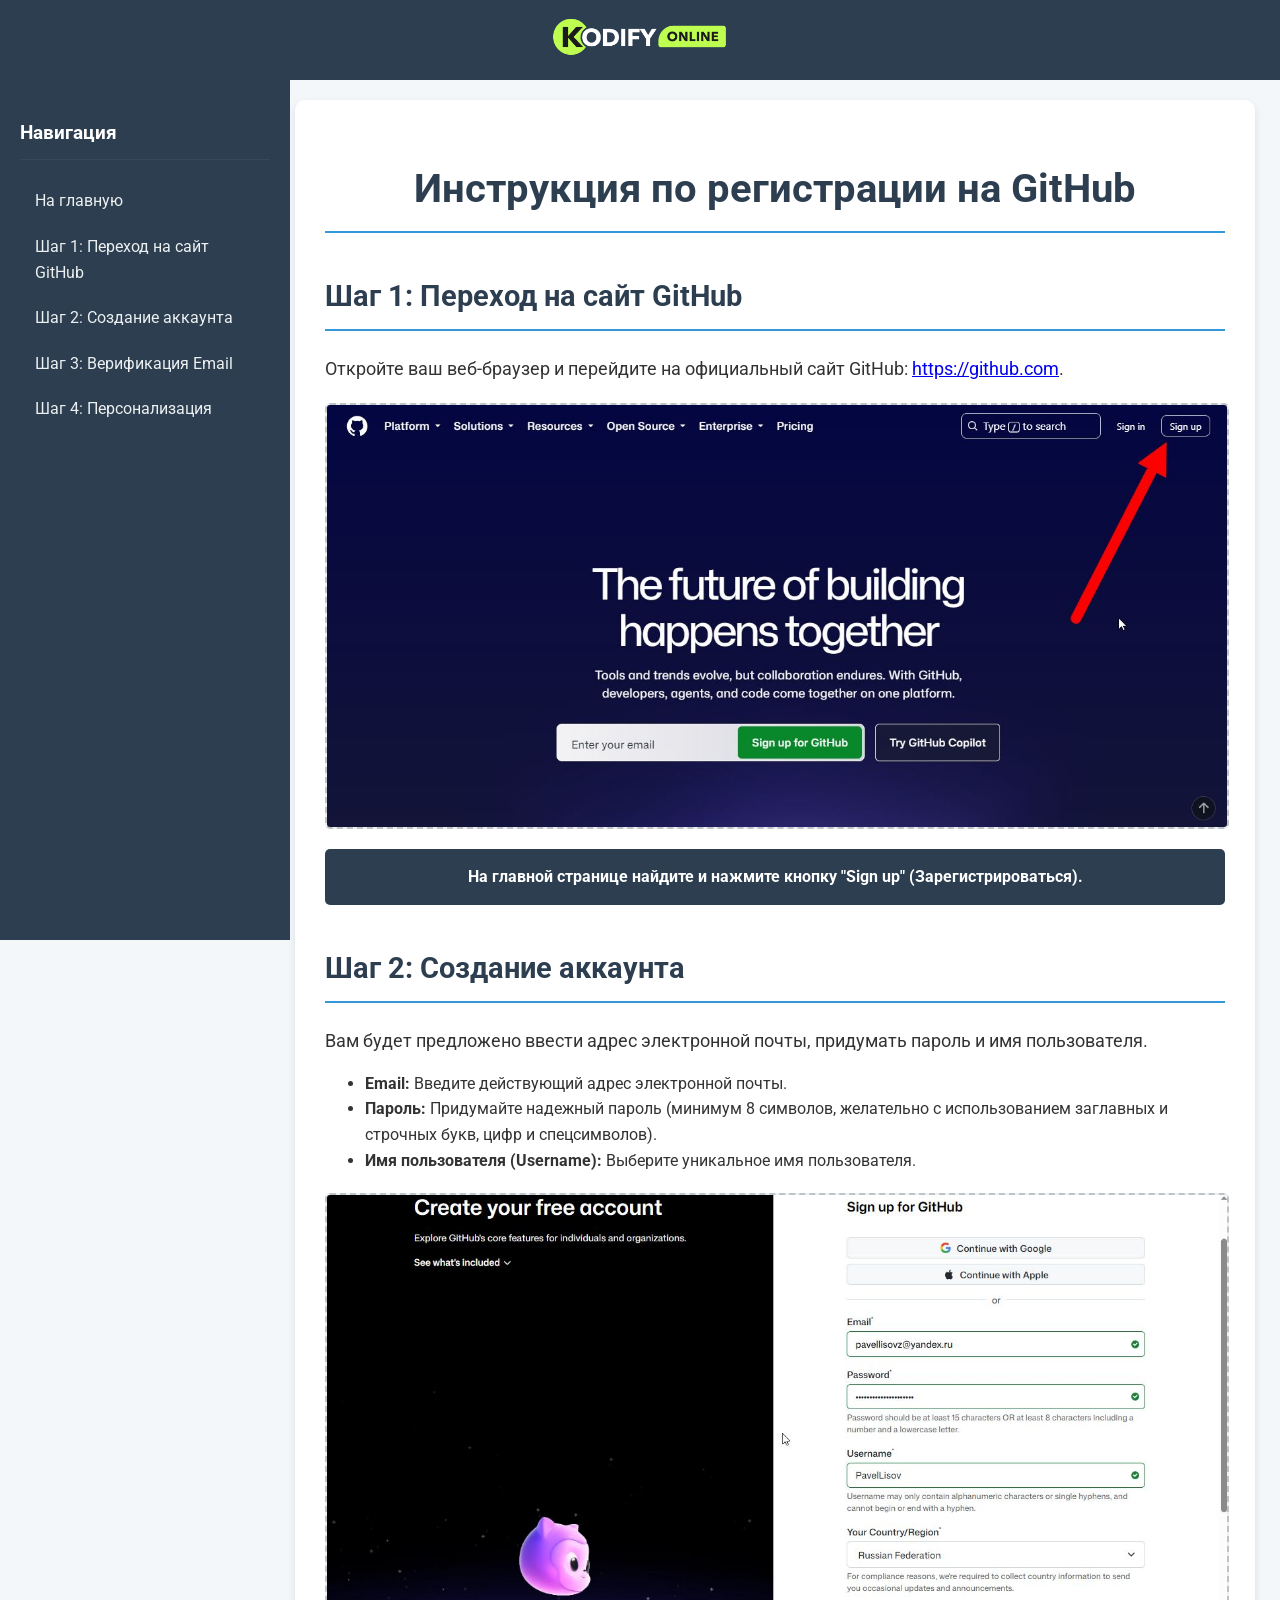
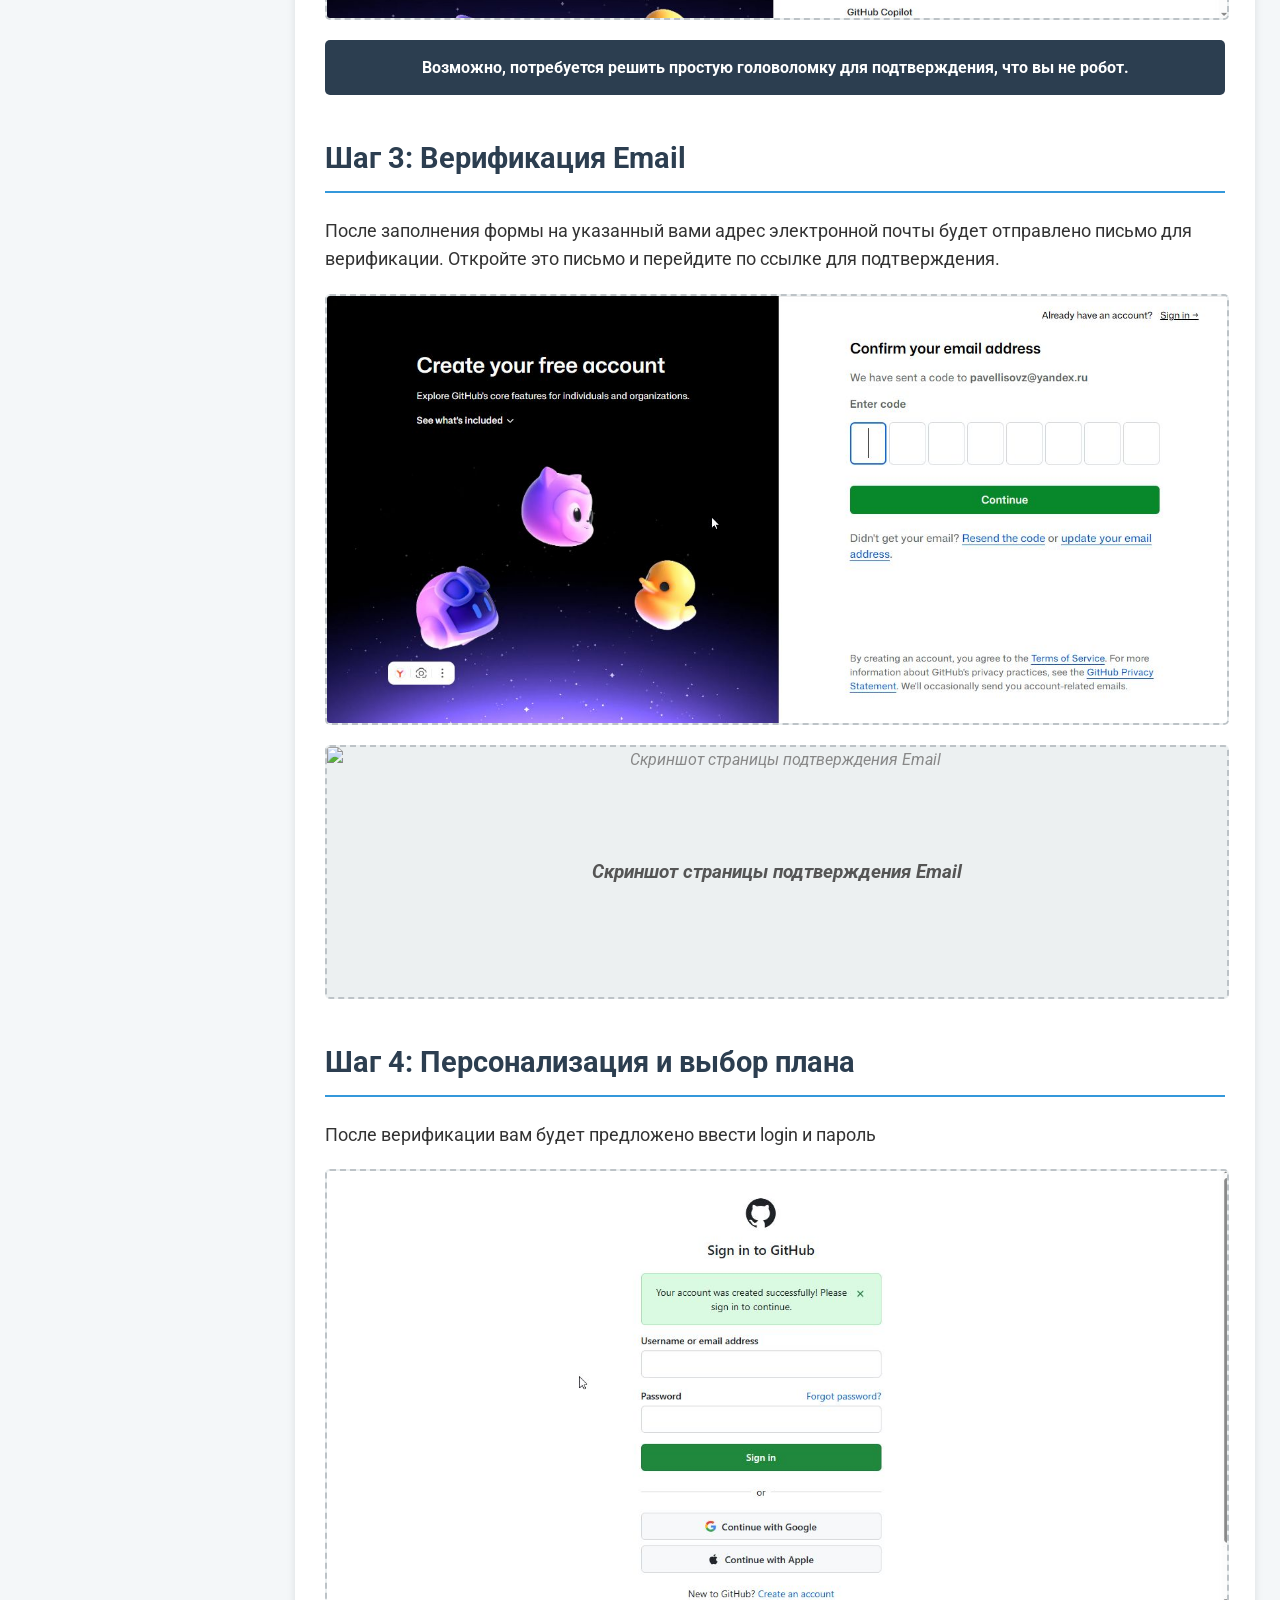
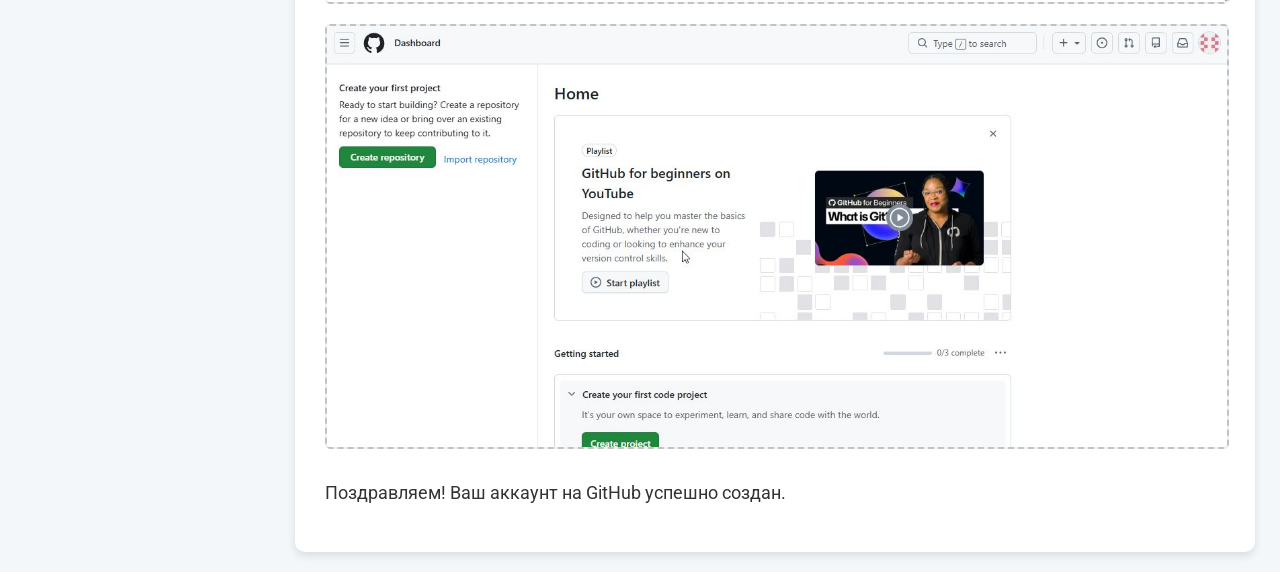
==== github_registration_guide.html @ 9ca9db91 "feat: add GitHub registration guide - Adds a new HTML page with a step-by-step guide for registering" ====
<!DOCTYPE html>
<html lang="ru">
<head>
    <meta charset="UTF-8">
    <meta name="viewport" content="width=device-width, initial-scale=1.0">
    <title>Инструкция по регистрации на GitHub</title>
    <link rel="stylesheet" href="style.css">
</head>
<body>
    <header class="main-header">
        <div class="logo-container">
            <a href="https://kodify.online" target="_blank">
                <img src="photo.png" alt="Kodify Online Logo" class="header-logo">
            </a>
        </div>
    </header>

    <div class="main-layout">
        <nav class="side-menu">
            <h3>Навигация</h3>
            <ul>
                <li><a href="index.html">На главную</a></li>
                <li><a href="#step-1">Шаг 1: Переход на сайт GitHub</a></li>
                <li><a href="#step-2">Шаг 2: Создание аккаунта</a></li>
                <li><a href="#step-3">Шаг 3: Верификация Email</a></li>
                <li><a href="#step-4">Шаг 4: Персонализация</a></li>
            </ul>
        </nav>

        <main class="content with-side-menu">
            <div class="container">
                <h1 id="top">Инструкция по регистрации на GitHub</h1>

                <section class="step">
                    <h2 id="step-1">Шаг 1: Переход на сайт GitHub</h2>
                    <p>Откройте ваш веб-браузер и перейдите на официальный сайт GitHub: <a href="https://github.com" target="_blank">https://github.com</a>.</p>
                    <img class="screenshot-img" src="скриншоты гитхаб\Скриншот 11-08-2026 133455.jpg" alt="Скриншот главной страницы GitHub с кнопкой Sign up">
                    <div class="alert info">
                        На главной странице найдите и нажмите кнопку "Sign up" (Зарегистрироваться).
                    </div>
                </section>

                <section class="step">
                    <h2 id="step-2">Шаг 2: Создание аккаунта</h2>
                    <p>Вам будет предложено ввести адрес электронной почты, придумать пароль и имя пользователя.</p>
                    <ul>
                        <li><strong>Email:</strong> Введите действующий адрес электронной почты.</li>
                        <li><strong>Пароль:</strong> Придумайте надежный пароль (минимум 8 символов, желательно с использованием заглавных и строчных букв, цифр и спецсимволов).</li>
                        <li><strong>Имя пользователя (Username):</strong> Выберите уникальное имя пользователя.</li>
                    </ul>
                    <img class="screenshot-img" src="скриншоты гитхаб\Скриншот 11-08-2026 133748.jpg" alt="Скриншот формы регистрации на GitHub">
                    <div class="alert info">
                        Возможно, потребуется решить простую головоломку для подтверждения, что вы не робот.
                    </div>
                </section>

                <section class="step">
                    <h2 id="step-3">Шаг 3: Верификация Email</h2>
                    <p>После заполнения формы на указанный вами адрес электронной почты будет отправлено письмо для верификации. Откройте это письмо и перейдите по ссылке для подтверждения.</p>
                    <img class="screenshot-img" src="скриншоты гитхаб\Скриншот 11-08-2026 142322.jpg" alt="Скриншот письма для верификации Email от GitHub">
                    <img class="screenshot-img" src="" alt="Скриншот страницы подтверждения Email">
                </section>

                <section class="step">
                    <h2 id="step-4">Шаг 4: Персонализация и выбор плана</h2>
                    <p>После верификации вам будет предложено ввести login и пароль</p>
                    <img class="screenshot-img" src="скриншоты гитхаб\Скриншот 11-08-2026 142449.jpg" alt="Скриншот вопросов для персонализации профиля GitHub">
                    
                    <img class="screenshot-img" src="скриншоты гитхаб\Скриншот 11-08-2026 143029.jpg" alt="Скриншот выбора бесплатного плана на GitHub">
                </section>

                <p class="footer">Поздравляем! Ваш аккаунт на GitHub успешно создан.</p>
            </div>
        </main>
    </div>
</body>
</html>
---- style.css ----
@import url('https://fonts.googleapis.com/css2?family=Roboto:wght@400;700&display=swap');

html {
    scroll-behavior: smooth;
}

body {
    font-family: 'Roboto', sans-serif;
    line-height: 1.6;
    margin: 0;
    padding: 0;
    background-color: #f4f7f9;
    color: #333;
    padding-top: 80px; /* Space for fixed header */
}

.main-header {
    position: fixed;
    top: 0;
    left: 0;
    right: 0;
    background-color: #2c3e50; /* Dark background for the header */
    color: #ecf0f1;
    padding: 10px 0;
    z-index: 1000;
    text-align: center;
    height: 60px;
    display: flex;
    align-items: center;
    justify-content: center;
}

.main-header .logo-container {
    margin: 0;
}

.main-header .header-logo {
    max-width: 180px; /* Slightly smaller for header */
}

.main-layout {
    display: flex;
}

.side-menu {
    width: 250px;
    background-color: #2c3e50;
    color: #ecf0f1;
    padding: 20px;
    height: calc(100vh - 80px); /* Adjust height for fixed header */
    position: fixed;
    top: 80px; /* Position below fixed header */
    left: 0;
    overflow-y: auto; /* Enable scrolling for long menus */
}

.side-menu h3 {
    color: #fff;
    border-bottom: 1px solid #34495e;
    padding-bottom: 10px;
}

.side-menu ul {
    list-style: none;
    padding: 0;
}

.side-menu li a {
    color: #ecf0f1;
    text-decoration: none;
    display: block;
    padding: 10px 15px;
    border-radius: 5px;
    transition: background-color 0.3s;
}

.side-menu li a:hover {
    background-color: #34495e;
}

.content {
    padding: 20px;
    width: 100%;
}

.content.with-side-menu {
    margin-left: 270px; /* Side menu width + padding */
}

.container {
    max-width: 900px;
    margin: 0 auto; /* Center the container */
    padding: 30px;
    background-color: #fff;
    border-radius: 10px;
    box-shadow: 0 4px 8px rgba(0,0,0,0.1);
}

h1, h2 {
    color: #2c3e50;
    border-bottom: 2px solid #3498db;
    padding-bottom: 10px;
    scroll-margin-top: 90px; /* Offset for fixed header and some spacing */
}

h1 {
    text-align: center;
    font-size: 2.5em;
}

h2 {
    font-size: 1.8em;
    margin-top: 40px;
}

p {
    font-size: 1.1em;
    margin-bottom: 15px;
}

.step {
    margin-bottom: 30px;
}

.screenshot-img {
    display: block;
    width: 100%;
    min-height: 250px;
    margin: 20px 0;
    border: 2px dashed #bdc3c7;
    background-color: #ecf0f1;
    border-radius: 5px;
    position: relative;
    text-align: center;
    font-style: italic;
    color: #888;
}

.screenshot-img::after {
    content: attr(alt);
    position: absolute;
    top: 50%;
    left: 50%;
    transform: translate(-50%, -50%);
    color: #555;
    font-size: 1.2em;
    font-weight: bold;
    width: 100%;
    padding: 0 10px;
    box-sizing: border-box;
}

.screenshot-flex-container {
    display: flex;
    gap: 20px;
    flex-wrap: wrap; /* Allow images to wrap to the next line */
    justify-content: center; /* Center images horizontally */
    align-items: flex-start; /* Align items to the start of the cross axis */
}

.screenshot-flex-container .screenshot-img {
    width: calc(50% - 10px); /* Two images side by side with gap */
    max-width: 350px; /* Limit individual image width */
    flex-grow: 1; /* Allow them to grow */
    flex-shrink: 1; /* Allow them to shrink */
    object-fit: contain; /* Ensure image content scales without cropping */
    min-height: 150px; /* Reduce min-height for compact look */
    margin: 0; /* Reset margin from general .screenshot-img rule */
}

.screenshot-flex-container .screenshot-img::after {
    font-size: 1em; /* Smaller font for alt text if images are smaller */
}

.alert {
    background-color: #e74c3c;
    color: white;
    padding: 15px;
    border-radius: 5px;
    margin-top: 10px;
    font-weight: bold;
    text-align: center;
}

.alert.info {
    background-color: #2c3e50; /* Matches main-header background */
}

code {
    background-color: #e0e0e0;
    padding: 2px 6px;
    border-radius: 4px;
    font-family: 'Courier New', Courier, monospace;
}

.important {
    background-color: #f1c40f;
    padding: 15px;
    border-radius: 5px;
    font-weight: bold;
}

.logo-container {
    text-align: center;
    margin-bottom: 20px;
}

.header-logo {
    max-width: 200px;
    height: auto;
}

.section-divider {
    border: 0;
    height: 2px;
    background-color: #3498db;
    margin: 60px 0;
}

/* Styles for the main page (index.html) */
.course-list {
    margin-top: 40px;
    display: grid;
    grid-template-columns: repeat(auto-fit, minmax(300px, 1fr));
    gap: 20px;
}

.course-card {
    background-color: #fff;
    border: 1px solid #ddd;
    border-radius: 10px;
    padding: 20px;
    text-decoration: none;
    color: inherit;
    transition: box-shadow 0.3s, transform 0.3s;
    box-shadow: 0 4px 8px rgba(0,0,0,0.05);
}

.course-card:hover {
    transform: translateY(-5px);
    box-shadow: 0 8px 16px rgba(0,0,0,0.1);
}

.course-card h2 {
    margin-top: 0;
    border-bottom: none;
    padding-bottom: 0;
}
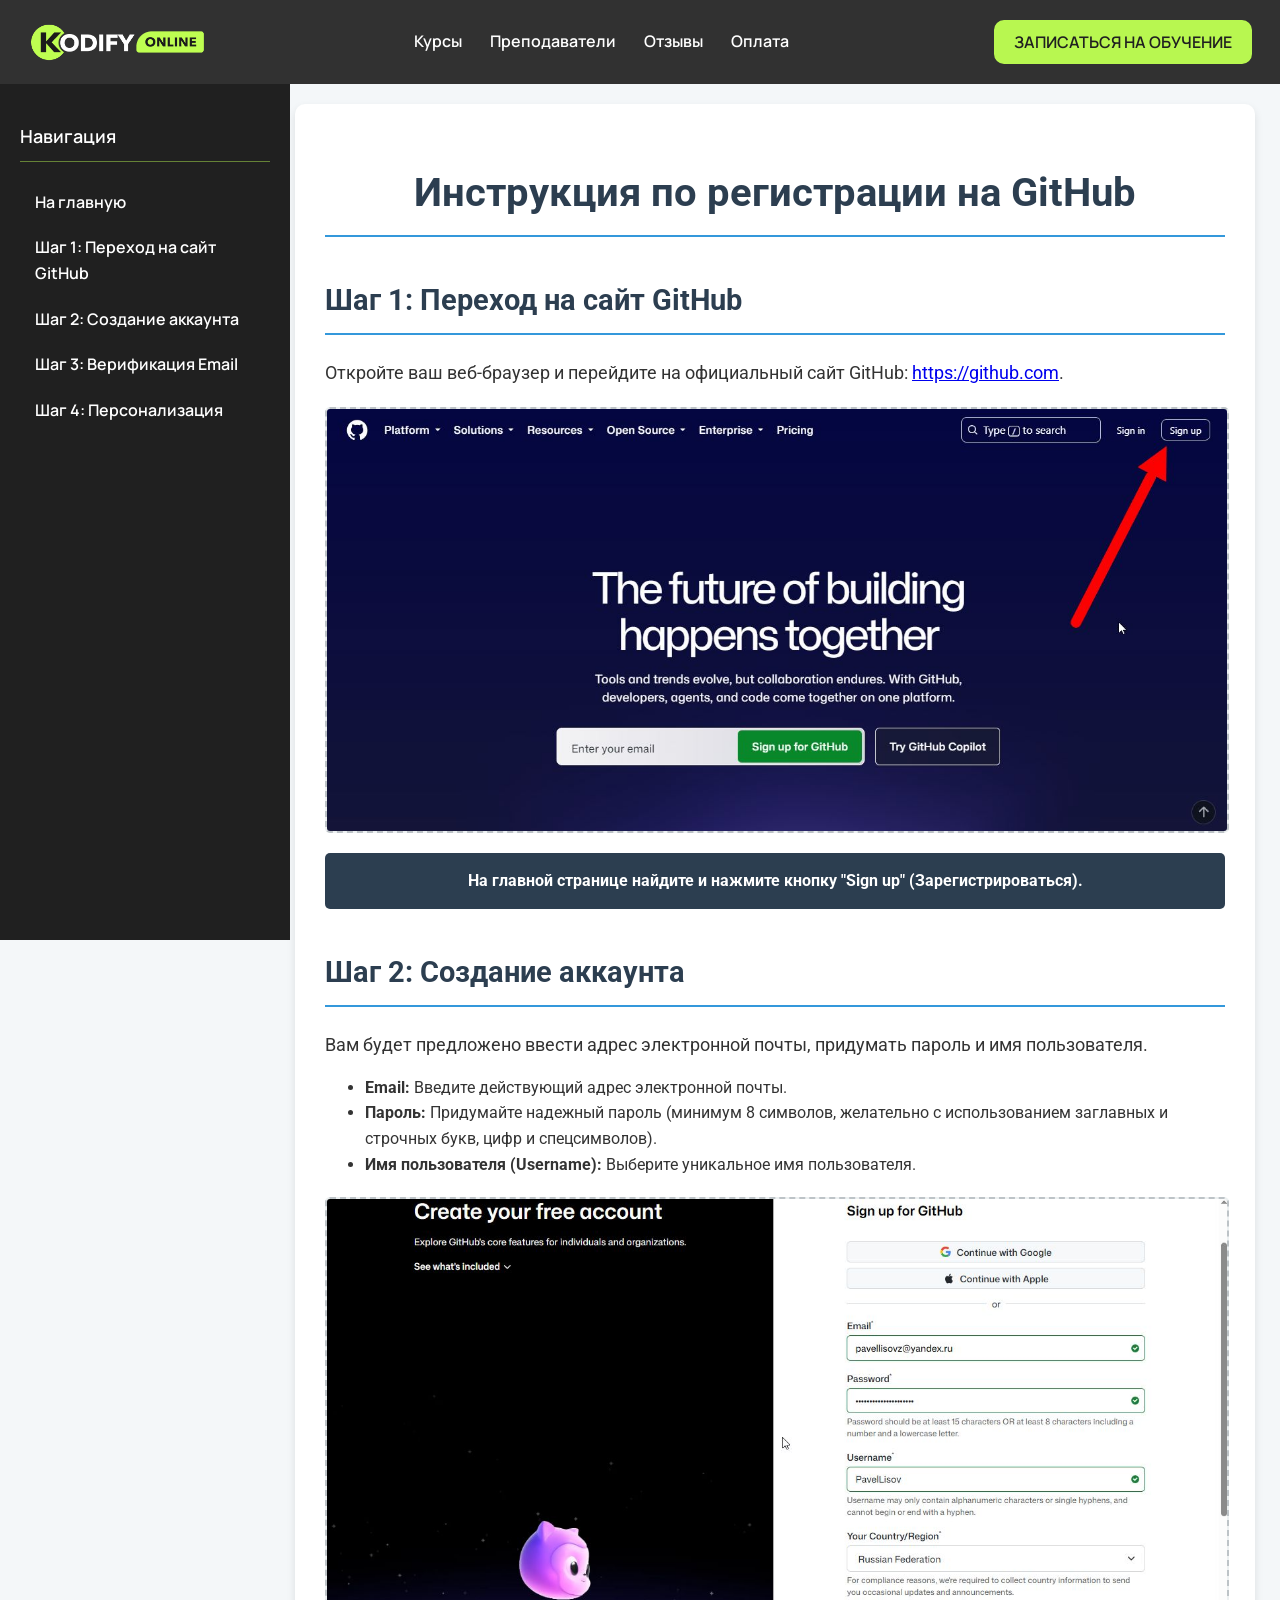
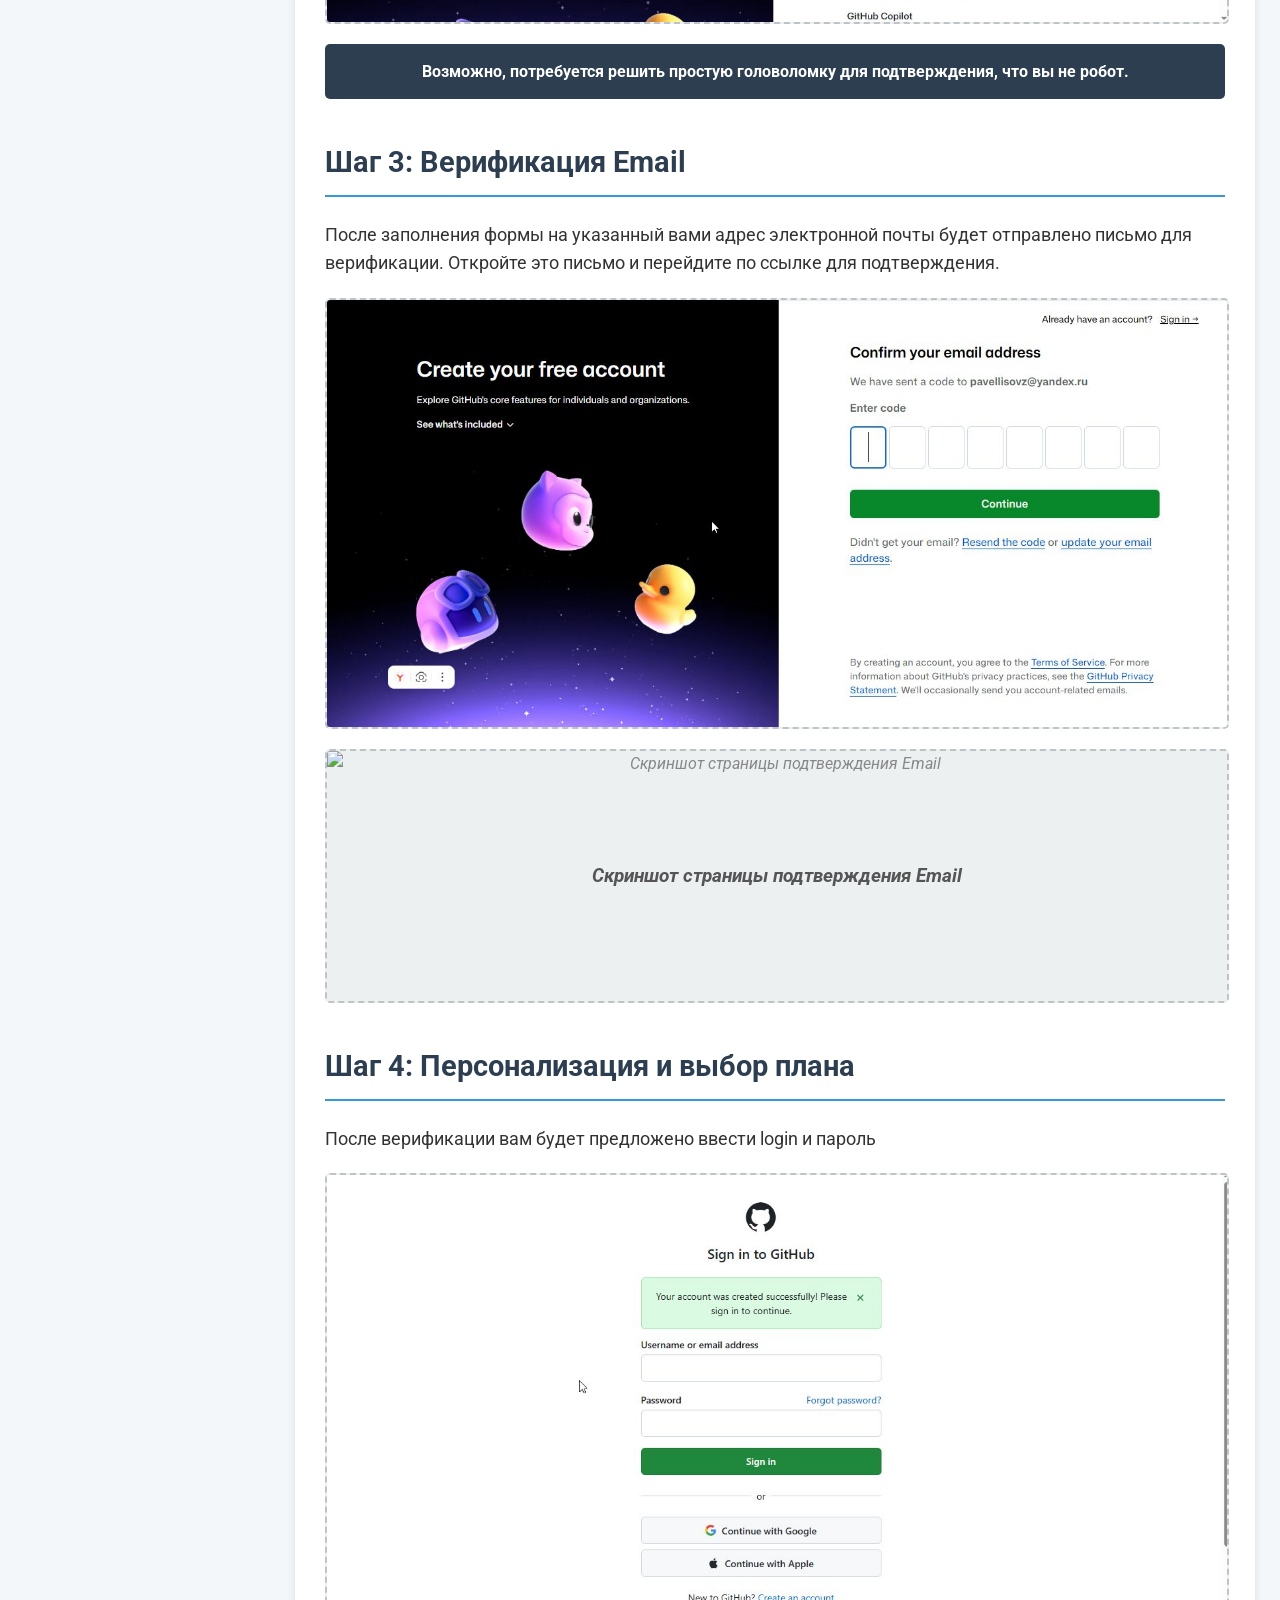
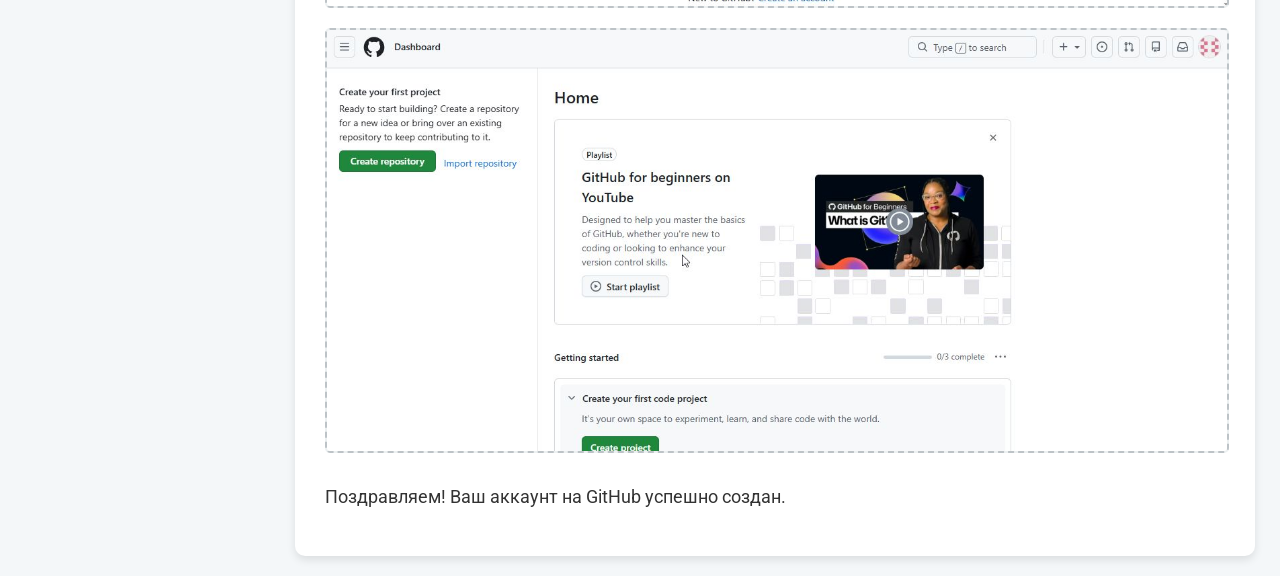
==== commit 013e1336: "установка питон майнкрафт" ====
--- a/github_registration_guide.html
+++ b/github_registration_guide.html
@@ -8,11 +8,16 @@
 </head>
 <body>
     <header class="main-header">
-        <div class="logo-container">
-            <a href="https://kodify.online" target="_blank">
-                <img src="photo.png" alt="Kodify Online Logo" class="header-logo">
-            </a>
-        </div>
+        <a class="header-logo-link" href="https://kodify.online/">
+            <img src="photo.png" alt="Kodify" class="header-logo">
+        </a>
+        <nav class="header-nav">
+            <a href="https://kodify.online/#rec2491400261">Курсы</a>
+            <a href="https://kodify.online/#rec2488766391">Преподаватели</a>
+            <a href="https://kodify.online/#rec2494123921">Отзывы</a>
+            <a href="https://kodify.online/pay">Оплата</a>
+        </nav>
+        <a class="header-cta" href="https://kodify.online/">Записаться на обучение</a>
     </header>
 
     <div class="main-layout">
--- a/style.css
+++ b/style.css
@@ -1,4 +1,4 @@
-@import url('https://fonts.googleapis.com/css2?family=Roboto:wght@400;700&display=swap');
+@import url('https://fonts.googleapis.com/css2?family=Manrope:wght@600;700&family=Roboto:wght@400;700&display=swap');
 
 html {
     scroll-behavior: smooth;
@@ -11,7 +11,7 @@
     padding: 0;
     background-color: #f4f7f9;
     color: #333;
-    padding-top: 80px; /* Space for fixed header */
+    padding-top: 84px;
 }
 
 .main-header {
@@ -19,23 +19,71 @@
     top: 0;
     left: 0;
     right: 0;
-    background-color: #2c3e50; /* Dark background for the header */
-    color: #ecf0f1;
-    padding: 10px 0;
+    height: 84px;
+    box-sizing: border-box;
+    background-color: rgba(32, 32, 32, 0.92);
+    color: #fff;
+    padding: 0 28px;
     z-index: 1000;
-    text-align: center;
-    height: 60px;
+    display: flex;
+    align-items: center;
+    justify-content: space-between;
+    gap: 24px;
+    font-family: 'Manrope', Arial, sans-serif;
+}
+
+.header-logo-link {
+    display: flex;
+    align-items: center;
+    flex: 0 0 auto;
+}
+
+.main-header .header-logo {
+    width: 180px;
+    max-width: 180px;
+    height: auto;
+    display: block;
+}
+
+.header-nav {
     display: flex;
     align-items: center;
     justify-content: center;
-}
-
-.main-header .logo-container {
-    margin: 0;
-}
-
-.main-header .header-logo {
-    max-width: 180px; /* Slightly smaller for header */
+    gap: 28px;
+    flex: 1;
+}
+
+.header-nav a {
+    color: #fff;
+    text-decoration: none;
+    font-weight: 600;
+    font-size: 16px;
+    transition: color 0.3s ease-in-out;
+}
+
+.header-nav a:hover {
+    color: #b9f951;
+}
+
+.header-cta {
+    flex: 0 0 auto;
+    color: #202020;
+    background-color: #b8f750;
+    border: 2px solid #b8f750;
+    border-radius: 10px;
+    padding: 12px 18px;
+    font-weight: 600;
+    font-size: 16px;
+    line-height: 1;
+    text-transform: uppercase;
+    text-decoration: none;
+    white-space: nowrap;
+    transition: background-color 0.2s ease-in-out, color 0.2s ease-in-out;
+}
+
+.header-cta:hover {
+    color: #b8f750;
+    background-color: transparent;
 }
 
 .main-layout {
@@ -44,19 +92,23 @@
 
 .side-menu {
     width: 250px;
-    background-color: #2c3e50;
-    color: #ecf0f1;
+    background-color: #202020;
+    color: #fff;
     padding: 20px;
-    height: calc(100vh - 80px); /* Adjust height for fixed header */
+    height: calc(100vh - 84px);
     position: fixed;
-    top: 80px; /* Position below fixed header */
+    top: 84px;
     left: 0;
-    overflow-y: auto; /* Enable scrolling for long menus */
+    overflow-y: auto;
+    font-family: 'Manrope', Arial, sans-serif;
 }
 
 .side-menu h3 {
     color: #fff;
-    border-bottom: 1px solid #34495e;
+    font-family: 'Manrope', Arial, sans-serif;
+    font-size: 18px;
+    font-weight: 600;
+    border-bottom: 1px solid rgba(185, 249, 81, 0.45);
     padding-bottom: 10px;
 }
 
@@ -66,16 +118,18 @@
 }
 
 .side-menu li a {
-    color: #ecf0f1;
+    color: #fff;
     text-decoration: none;
     display: block;
     padding: 10px 15px;
-    border-radius: 5px;
-    transition: background-color 0.3s;
+    border-radius: 10px;
+    font-weight: 600;
+    transition: color 0.3s ease-in-out;
 }
 
 .side-menu li a:hover {
-    background-color: #34495e;
+    color: #b9f951;
+    background-color: transparent;
 }
 
 .content {
@@ -89,7 +143,7 @@
 
 .container {
     max-width: 900px;
-    margin: 0 auto; /* Center the container */
+    margin: 0 auto;
     padding: 30px;
     background-color: #fff;
     border-radius: 10px;
@@ -100,7 +154,7 @@
     color: #2c3e50;
     border-bottom: 2px solid #3498db;
     padding-bottom: 10px;
-    scroll-margin-top: 90px; /* Offset for fixed header and some spacing */
+    scroll-margin-top: 100px;
 }
 
 h1 {
@@ -172,6 +226,23 @@
     font-size: 1em; /* Smaller font for alt text if images are smaller */
 }
 
+.screenshot-img.photo {
+    min-height: 0;
+    height: auto;
+    background-color: #fff;
+    border: 1px solid #ddd;
+    object-fit: contain;
+}
+
+.screenshot-img.photo::after {
+    content: none;
+}
+
+.screenshot-flex-container .screenshot-img.photo {
+    max-width: none;
+    width: calc(50% - 10px);
+}
+
 .alert {
     background-color: #e74c3c;
     color: white;
@@ -183,7 +254,7 @@
 }
 
 .alert.info {
-    background-color: #2c3e50; /* Matches main-header background */
+    background-color: #2c3e50;
 }
 
 code {
@@ -246,3 +317,19 @@
     border-bottom: none;
     padding-bottom: 0;
 }
+
+@media (max-width: 960px) {
+    .header-nav {
+        display: none;
+    }
+
+    .main-header .header-logo {
+        width: 140px;
+        max-width: 140px;
+    }
+
+    .header-cta {
+        font-size: 13px;
+        padding: 10px 12px;
+    }
+}
